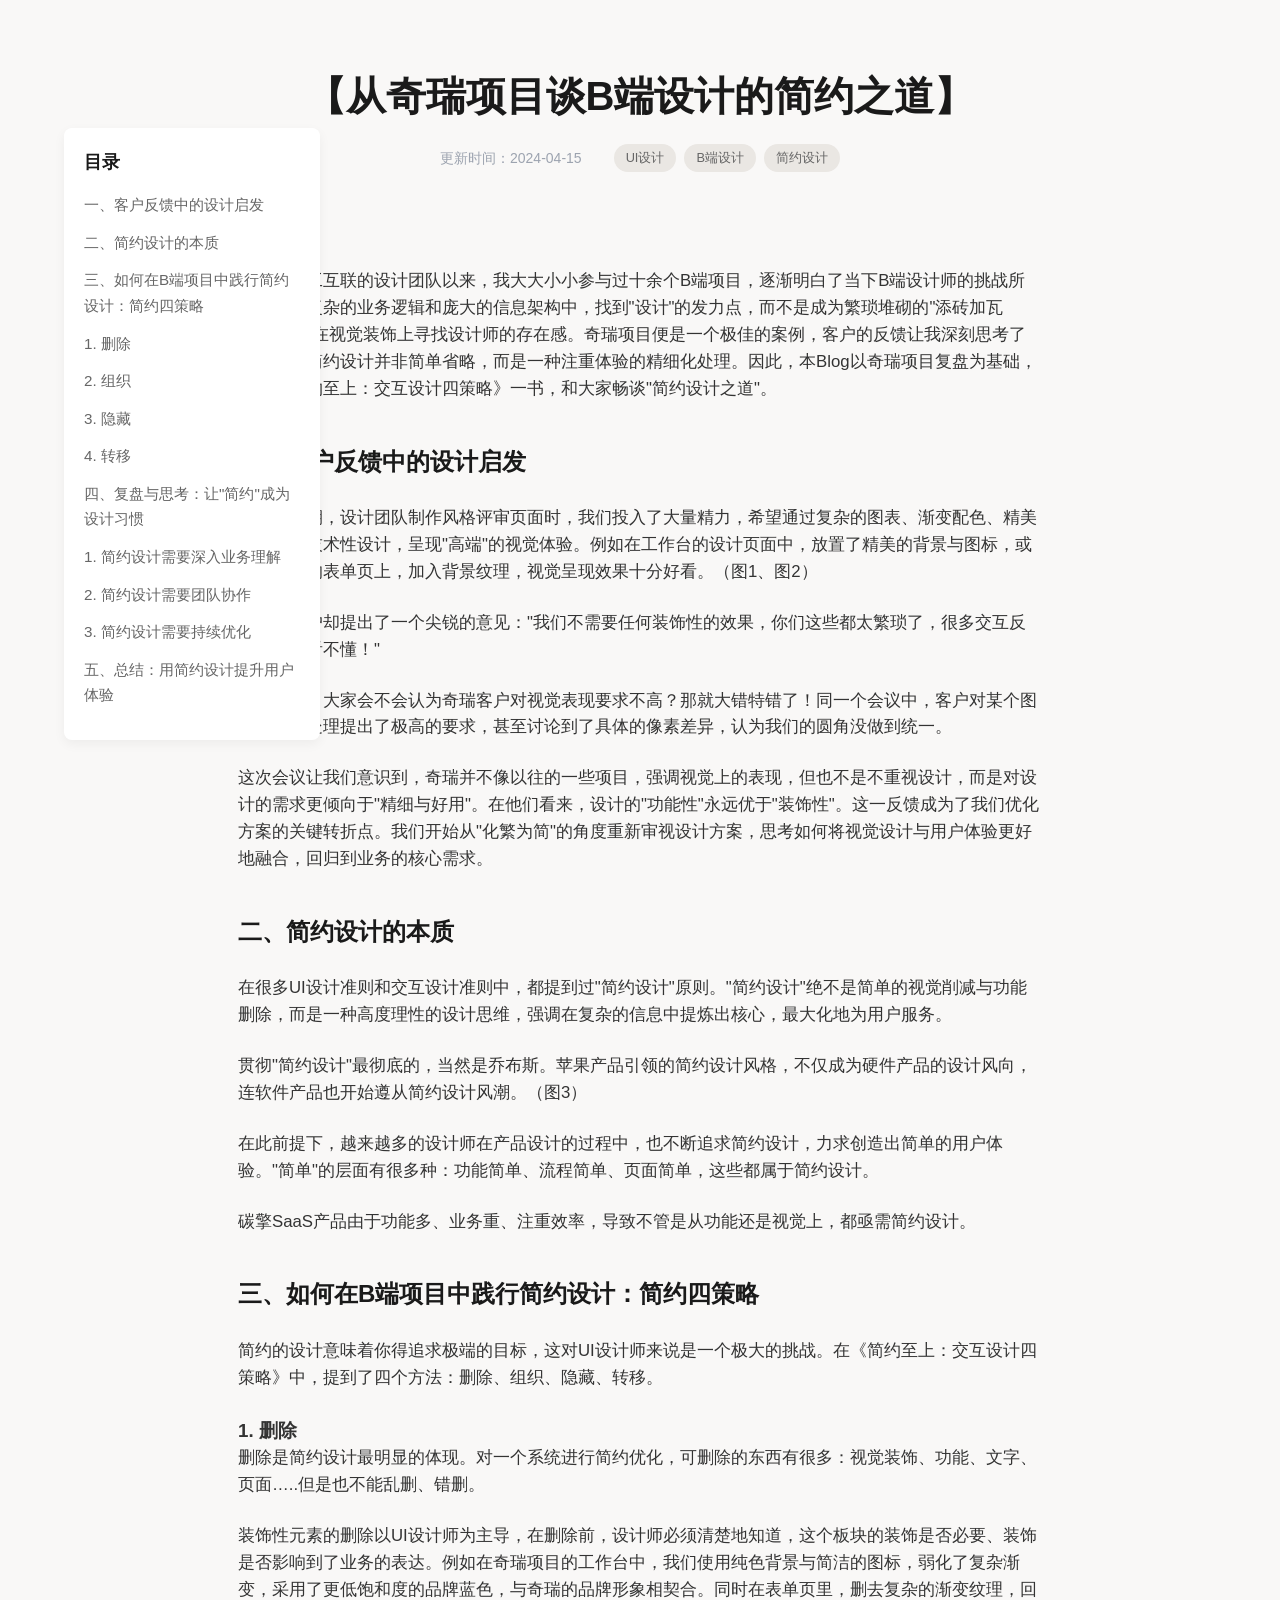
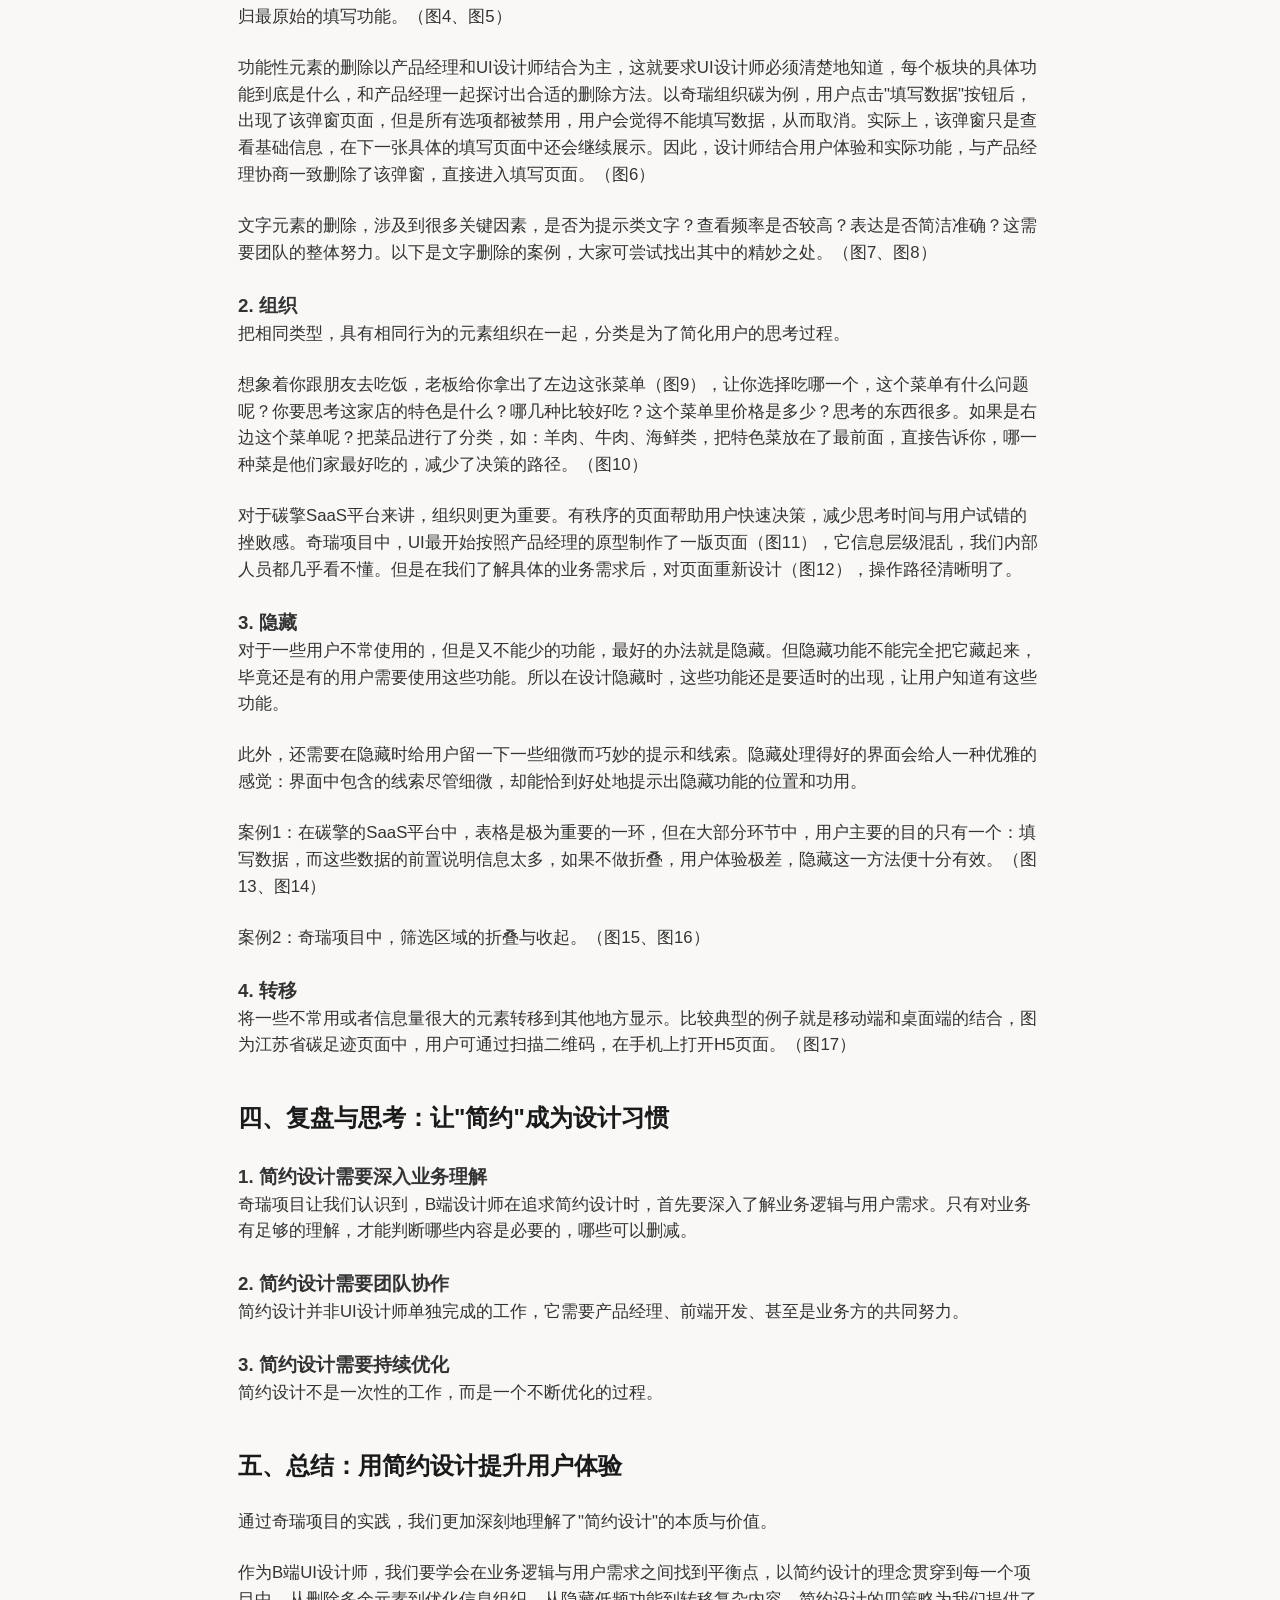
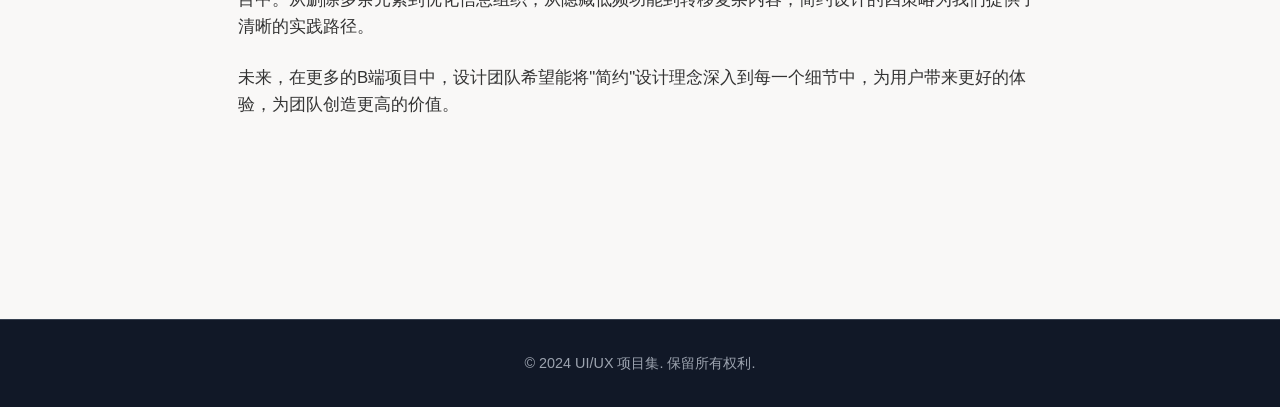
==== blog1.html @ 7c61f900 "04-21" ====
<!DOCTYPE html>
<html lang="zh-CN">
<head>
    <meta charset="UTF-8">
    <meta name="viewport" content="width=device-width, initial-scale=1.0">
    <title>【从奇瑞项目谈B端设计的简约之道】 - 博文详情</title>
    <link rel="stylesheet" href="css/styles.css">
    <style>
        /* 整体页面样式 */
        body {
            background-color: #f9f8f7;
            font-family: -apple-system, BlinkMacSystemFont, 'Segoe UI', Roboto, Oxygen, Ubuntu, Cantarell, sans-serif;
            line-height: 1.6;
            color: #333;
            margin: 0;
            padding: 0;
            user-select: text;
            cursor: auto;
        }
        
        /* 确保所有元素都允许文本选择 */
        * {
            user-select: text;
            cursor: auto;
        }
        
        /* 手机端导航栏 */
        .mobile-nav {
            display: none;
            position: fixed;
            top: 0;
            left: 0;
            right: 0;
            background-color: white;
            height: 48px;
            padding: 0 1rem;
            box-shadow: 0 2px 10px rgba(0, 0, 0, 0.1);
            z-index: 100;
            flex-direction: row;
            justify-content: space-between;
            align-items: center;
        }
        
        .mobile-nav .back-btn {
            text-decoration: none;
            color: #333;
            font-weight: 500;
            padding: 0;
            margin:0;
        }
        
        .mobile-nav .toc-btn {
            background: none;
            border: none;
            font-size: 1rem;
            font-weight: 500;
            color: #333;
            cursor: pointer;
        }
        
        /* 手机端目录弹窗 */
        .mobile-toc {
            display: none;
            position: fixed;
            top: 0;
            left: 0;
            right: 0;
            bottom: 0;
            background-color: white;
            z-index: 110;
            padding: 2rem;
            overflow-y: auto;
        }
        
        .mobile-toc .toc-header {
            display: flex;
            justify-content: space-between;
            align-items: center;
            margin-bottom: 2rem;
        }
        
        .mobile-toc .toc-header h3 {
            margin: 0;
        }
        
        .mobile-toc .close-btn {
            background: none;
            border: none;
            font-size: 1.5rem;
            cursor: pointer;
        }
        
        .mobile-toc ul {
            list-style: none;
            padding: 0;
        }
        
        .mobile-toc li {
            margin-bottom: 1rem;
        }
        
        .mobile-toc a {
            text-decoration: none;
            color: #333;
            font-size: 1rem;
        }
        
        /* 调整页面顶部间距以适应手机端导航栏 */
        @media (max-width: 768px) {
            .mobile-nav {
                display: flex;
            }
            
            .blog-detail-container {
                padding-top: 4rem;
            }
        }
        
        /* 容器样式 */
        .blog-detail-container {
            max-width: 1200px;
            margin: 0 auto;
            padding: 4rem 2rem;
            display: flex;
            flex-direction: column;
            align-items: center;
        }
        
        /* 标题和元信息 */
        .blog-header {
            text-align: center;
            margin-bottom: 1rem;
            max-width: 800px;
        }
        
        .blog-title {
            font-size: 2.5rem;
            font-weight: 700;
            margin-bottom: 1rem;
            color: #1a1a1a;
        }
        
        .blog-meta {
            display: flex;
            justify-content: center;
            align-items: center;
            gap: 2rem;
            font-size: 0.9rem;
            color: #666;
            margin-bottom: 2rem;
        }
        
        .blog-date {
            display: flex;
            align-items: center;
        }
        
        .blog-tags {
            display: flex;
            gap: 0.5rem;
        }
        
        .tag {
            background-color: #eae7e3;
            padding: 0.25rem 0.75rem;
            border-radius: 1rem;
            font-size: 0.8rem;
        }
        
        /* 主要内容区域 */
        .blog-content-wrapper {
            position: relative;
            width: 100%;
            max-width: 900px;
        }
        
        /* 文章内容 */
        .blog-content {
            width: 100%;
            max-width: 1000px;
            margin: 0 auto;
            padding: 3rem;
            border-radius: 8px;
        }
        
        .blog-content h2 {
            font-size: 1.5rem;
            font-weight: 600;
            margin-top: 2.5rem;
            margin-bottom: 1.5rem;
            color: #1a1a1a;
        }
        
        .blog-content h2:first-child {
            margin-top: 0;
        }
        
        .blog-content p {
            margin-bottom: 1.5rem;
            font-size: 1.05rem;
        }
        
        /* 目录 */
        .blog-toc {
            position: fixed;
            top: 8rem;
            left: 5%;
            width: 16rem;
            background-color: white;
            padding: 20px;
            border-radius: 8px;
            box-shadow: 0 4px 12px rgba(0, 0, 0, 0.05);
            z-index: 10;
        }
        
        .blog-toc h3 {
            font-size: 1.1rem;
            font-weight: 600;
            margin-bottom: 1rem;
            color: #1a1a1a;
        }
        
        .blog-toc ul {
            list-style: none;
            padding: 0;
        }
        
        .blog-toc li {
            margin-bottom: 0.75rem;
        }
        
        .blog-toc a {
            text-decoration: none;
            color: #666;
            font-size: 0.95rem;
            transition: color 0.2s ease;
        }
        
        .blog-toc a:hover {
            color: #333;
        }
        
        /* 页脚 */
        .footer {
            margin-top: 4rem;
            padding: 2rem 0;
            text-align: center;
            color: #666;
            font-size: 0.9rem;
        }
        
        /* 响应式设计 */
        @media (max-width: 1024px) {
            .blog-toc {
                position: static;
                width: 100%;
                max-width: 800px;
                margin: 0 auto 2rem;
            }
        }
        
        @media (max-width: 768px) {
            .blog-detail-container {
                padding: 2rem 1rem;
            }
            
            .blog-title {
                font-size: 2rem;
            }
            
            .blog-meta {
                flex-direction: column;
                gap: 0.5rem;
                align-items: center;
            }
            
            .blog-content {
                padding: 2rem;
            }
            
            .blog-toc {
                padding: 1.5rem;
            }
        }
    </style>
</head>
<body>
    <!-- 手机端导航栏 -->
    <div class="mobile-nav">
        <a href="index.html#blog" class="back-btn">← 返回</a>
        <button class="toc-btn">目录</button>
    </div>
    
    <!-- 手机端目录弹窗 -->
    <div class="mobile-toc">
        <div class="toc-header">
            <h3>目录</h3>
            <button class="close-btn">×</button>
        </div>
        <ul>
            <li><a href="#feedback">一、客户反馈中的设计启发</a></li>
            <li><a href="#essence">二、简约设计的本质</a></li>
            <li><a href="#strategy">三、如何在B端项目中践行简约设计：简约四策略</a></li>
            <li><a href="#delete">1. 删除</a></li>
            <li><a href="#organize">2. 组织</a></li>
            <li><a href="#hide">3. 隐藏</a></li>
            <li><a href="#transfer">4. 转移</a></li>
            <li><a href="#review">四、复盘与思考：让"简约"成为设计习惯</a></li>
            <li><a href="#business">1. 简约设计需要深入业务理解</a></li>
            <li><a href="#collaboration">2. 简约设计需要团队协作</a></li>
            <li><a href="#optimization">3. 简约设计需要持续优化</a></li>
            <li><a href="#conclusion">五、总结：用简约设计提升用户体验</a></li>
        </ul>
    </div>
    
    <!-- 博文详情 -->
    <div class="blog-detail-container">
        <div class="blog-header">
            <h1 class="blog-title">【从奇瑞项目谈B端设计的简约之道】</h1>
            <div class="blog-meta">
                <span class="blog-date">更新时间：2024-04-15</span>
                <span class="blog-tags">
                    <span class="tag">UI设计</span>
                    <span class="tag">B端设计</span>
                    <span class="tag">简约设计</span>
                </span>
            </div>
        </div>
        
        <div class="blog-content-wrapper">
            <div class="blog-content">
                <p>自进入擎工互联的设计团队以来，我大大小小参与过十余个B端项目，逐渐明白了当下B端设计师的挑战所在——在复杂的业务逻辑和庞大的信息架构中，找到"设计"的发力点，而不是成为繁琐堆砌的"添砖加瓦者"，过度在视觉装饰上寻找设计师的存在感。奇瑞项目便是一个极佳的案例，客户的反馈让我深刻思考了一件事：简约设计并非简单省略，而是一种注重体验的精细化处理。因此，本Blog以奇瑞项目复盘为基础，结合《简约至上：交互设计四策略》一书，和大家畅谈"简约设计之道"。</p>
                
                <h2 id="feedback">一、客户反馈中的设计启发</h2>
                <p>在项目初期，设计团队制作风格评审页面时，我们投入了大量精力，希望通过复杂的图表、渐变配色、精美的图标等技术性设计，呈现"高端"的视觉体验。例如在工作台的设计页面中，放置了精美的背景与图标，或者在简单的表单页上，加入背景纹理，视觉呈现效果十分好看。（图1、图2）</p>
                <p>然而，客户却提出了一个尖锐的意见："我们不需要任何装饰性的效果，你们这些都太繁琐了，很多交互反而我们都看不懂！"</p>
                <p>听到这里，大家会不会认为奇瑞客户对视觉表现要求不高？那就大错特错了！同一个会议中，客户对某个图标的圆角处理提出了极高的要求，甚至讨论到了具体的像素差异，认为我们的圆角没做到统一。</p>
                <p>这次会议让我们意识到，奇瑞并不像以往的一些项目，强调视觉上的表现，但也不是不重视设计，而是对设计的需求更倾向于"精细与好用"。在他们看来，设计的"功能性"永远优于"装饰性"。这一反馈成为了我们优化方案的关键转折点。我们开始从"化繁为简"的角度重新审视设计方案，思考如何将视觉设计与用户体验更好地融合，回归到业务的核心需求。</p>
                
                <h2 id="essence">二、简约设计的本质</h2>
                <p>在很多UI设计准则和交互设计准则中，都提到过"简约设计"原则。"简约设计"绝不是简单的视觉削减与功能删除，而是一种高度理性的设计思维，强调在复杂的信息中提炼出核心，最大化地为用户服务。</p>
                <p>贯彻"简约设计"最彻底的，当然是乔布斯。苹果产品引领的简约设计风格，不仅成为硬件产品的设计风向，连软件产品也开始遵从简约设计风潮。（图3）</p>
                <p>在此前提下，越来越多的设计师在产品设计的过程中，也不断追求简约设计，力求创造出简单的用户体验。"简单"的层面有很多种：功能简单、流程简单、页面简单，这些都属于简约设计。</p>
                <p>碳擎SaaS产品由于功能多、业务重、注重效率，导致不管是从功能还是视觉上，都亟需简约设计。</p>
                
                <h2 id="strategy">三、如何在B端项目中践行简约设计：简约四策略</h2>
                <p>简约的设计意味着你得追求极端的目标，这对UI设计师来说是一个极大的挑战。在《简约至上：交互设计四策略》中，提到了四个方法：删除、组织、隐藏、转移。</p>
                
                <h3 id="delete">1. 删除</h3>
                <p>删除是简约设计最明显的体现。对一个系统进行简约优化，可删除的东西有很多：视觉装饰、功能、文字、页面…..但是也不能乱删、错删。</p>
                <p>装饰性元素的删除以UI设计师为主导，在删除前，设计师必须清楚地知道，这个板块的装饰是否必要、装饰是否影响到了业务的表达。例如在奇瑞项目的工作台中，我们使用纯色背景与简洁的图标，弱化了复杂渐变，采用了更低饱和度的品牌蓝色，与奇瑞的品牌形象相契合。同时在表单页里，删去复杂的渐变纹理，回归最原始的填写功能。（图4、图5）</p>
                <p>功能性元素的删除以产品经理和UI设计师结合为主，这就要求UI设计师必须清楚地知道，每个板块的具体功能到底是什么，和产品经理一起探讨出合适的删除方法。以奇瑞组织碳为例，用户点击"填写数据"按钮后，出现了该弹窗页面，但是所有选项都被禁用，用户会觉得不能填写数据，从而取消。实际上，该弹窗只是查看基础信息，在下一张具体的填写页面中还会继续展示。因此，设计师结合用户体验和实际功能，与产品经理协商一致删除了该弹窗，直接进入填写页面。（图6）</p>
                <p>文字元素的删除，涉及到很多关键因素，是否为提示类文字？查看频率是否较高？表达是否简洁准确？这需要团队的整体努力。以下是文字删除的案例，大家可尝试找出其中的精妙之处。（图7、图8）</p>
                
                <h3 id="organize">2. 组织</h3>
                <p>把相同类型，具有相同行为的元素组织在一起，分类是为了简化用户的思考过程。</p>
                <p>想象着你跟朋友去吃饭，老板给你拿出了左边这张菜单（图9），让你选择吃哪一个，这个菜单有什么问题呢？你要思考这家店的特色是什么？哪几种比较好吃？这个菜单里价格是多少？思考的东西很多。如果是右边这个菜单呢？把菜品进行了分类，如：羊肉、牛肉、海鲜类，把特色菜放在了最前面，直接告诉你，哪一种菜是他们家最好吃的，减少了决策的路径。（图10）</p>
                <p>对于碳擎SaaS平台来讲，组织则更为重要。有秩序的页面帮助用户快速决策，减少思考时间与用户试错的挫败感。奇瑞项目中，UI最开始按照产品经理的原型制作了一版页面（图11），它信息层级混乱，我们内部人员都几乎看不懂。但是在我们了解具体的业务需求后，对页面重新设计（图12），操作路径清晰明了。</p>
                
                <h3 id="hide">3. 隐藏</h3>
                <p>对于一些用户不常使用的，但是又不能少的功能，最好的办法就是隐藏。但隐藏功能不能完全把它藏起来，毕竟还是有的用户需要使用这些功能。所以在设计隐藏时，这些功能还是要适时的出现，让用户知道有这些功能。</p>
                <p>此外，还需要在隐藏时给用户留一下一些细微而巧妙的提示和线索。隐藏处理得好的界面会给人一种优雅的感觉：界面中包含的线索尽管细微，却能恰到好处地提示出隐藏功能的位置和功用。</p>
                <p>案例1：在碳擎的SaaS平台中，表格是极为重要的一环，但在大部分环节中，用户主要的目的只有一个：填写数据，而这些数据的前置说明信息太多，如果不做折叠，用户体验极差，隐藏这一方法便十分有效。（图13、图14）</p>
                <p>案例2：奇瑞项目中，筛选区域的折叠与收起。（图15、图16）</p>
                
                <h3 id="transfer">4. 转移</h3>
                <p>将一些不常用或者信息量很大的元素转移到其他地方显示。比较典型的例子就是移动端和桌面端的结合，图为江苏省碳足迹页面中，用户可通过扫描二维码，在手机上打开H5页面。（图17）</p>
                
                <h2 id="review">四、复盘与思考：让"简约"成为设计习惯</h2>
                <h3 id="business">1. 简约设计需要深入业务理解</h3>
                <p>奇瑞项目让我们认识到，B端设计师在追求简约设计时，首先要深入了解业务逻辑与用户需求。只有对业务有足够的理解，才能判断哪些内容是必要的，哪些可以删减。</p>
                
                <h3 id="collaboration">2. 简约设计需要团队协作</h3>
                <p>简约设计并非UI设计师单独完成的工作，它需要产品经理、前端开发、甚至是业务方的共同努力。</p>
                
                <h3 id="optimization">3. 简约设计需要持续优化</h3>
                <p>简约设计不是一次性的工作，而是一个不断优化的过程。</p>
                
                <h2 id="conclusion">五、总结：用简约设计提升用户体验</h2>
                <p>通过奇瑞项目的实践，我们更加深刻地理解了"简约设计"的本质与价值。</p>
                <p>作为B端UI设计师，我们要学会在业务逻辑与用户需求之间找到平衡点，以简约设计的理念贯穿到每一个项目中。从删除多余元素到优化信息组织，从隐藏低频功能到转移复杂内容，简约设计的四策略为我们提供了清晰的实践路径。</p>
                <p>未来，在更多的B端项目中，设计团队希望能将"简约"设计理念深入到每一个细节中，为用户带来更好的体验，为团队创造更高的价值。</p>
            </div>
            
            <div class="blog-toc">
                <h3>目录</h3>
                <ul>
                    <li><a href="#feedback">一、客户反馈中的设计启发</a></li>
                    <li><a href="#essence">二、简约设计的本质</a></li>
                    <li><a href="#strategy">三、如何在B端项目中践行简约设计：简约四策略</a></li>
                    <li><a href="#delete">1. 删除</a></li>
                    <li><a href="#organize">2. 组织</a></li>
                    <li><a href="#hide">3. 隐藏</a></li>
                    <li><a href="#transfer">4. 转移</a></li>
                    <li><a href="#review">四、复盘与思考：让"简约"成为设计习惯</a></li>
                    <li><a href="#business">1. 简约设计需要深入业务理解</a></li>
                    <li><a href="#collaboration">2. 简约设计需要团队协作</a></li>
                    <li><a href="#optimization">3. 简约设计需要持续优化</a></li>
                    <li><a href="#conclusion">五、总结：用简约设计提升用户体验</a></li>
                </ul>
            </div>
        </div>
    </div>

    <!-- 页脚 -->
    <footer class="footer">
        <div class="footer-container">
            <p>&copy; 2024 UI/UX 项目集. 保留所有权利.</p>
        </div>
    </footer>

    <script>
        // 目录联动功能
        document.addEventListener('DOMContentLoaded', function() {
            const tocLinks = document.querySelectorAll('.blog-toc a, .mobile-toc a');
            const sections = document.querySelectorAll('.blog-content h2, .blog-content h3');
            const mobileToc = document.querySelector('.mobile-toc');
            const tocBtn = document.querySelector('.toc-btn');
            const closeBtn = document.querySelector('.close-btn');
            
            // 点击目录项跳转到对应章节
            tocLinks.forEach(link => {
                link.addEventListener('click', function(e) {
                    e.preventDefault();
                    const targetId = this.getAttribute('href');
                    const targetSection = document.querySelector(targetId);
                    
                    if (targetSection) {
                        window.scrollTo({
                            top: targetSection.offsetTop - 100,
                            behavior: 'smooth'
                        });
                        
                        // 关闭手机端目录弹窗
                        mobileToc.style.display = 'none';
                    }
                });
            });
            
            // 滚动时更新目录高亮
            window.addEventListener('scroll', function() {
                let currentSection = '';
                
                sections.forEach(section => {
                    const sectionTop = section.offsetTop;
                    if (window.pageYOffset >= sectionTop - 150) {
                        currentSection = '#' + section.getAttribute('id');
                    }
                });
                
                tocLinks.forEach(link => {
                    link.style.color = '';
                    link.style.fontWeight = '';
                    
                    if (link.getAttribute('href') === currentSection) {
                        link.style.color = '#1a1a1a';
                        link.style.fontWeight = '600';
                    }
                });
            });
            
            // 手机端目录控制
            if (tocBtn && closeBtn && mobileToc) {
                tocBtn.addEventListener('click', function() {
                    mobileToc.style.display = 'block';
                });
                
                closeBtn.addEventListener('click', function() {
                    mobileToc.style.display = 'none';
                });
                
                // 点击目录项后关闭弹窗
                const mobileTocLinks = document.querySelectorAll('.mobile-toc a');
                mobileTocLinks.forEach(link => {
                    link.addEventListener('click', function() {
                        mobileToc.style.display = 'none';
                    });
                });
            }
            
            // 初始化时触发一次滚动事件
            window.dispatchEvent(new Event('scroll'));
        });
    </script>
</body>
</html>
---- css/styles.css ----
* {
    margin: 0;
    padding: 0;
    box-sizing: border-box;
    user-select: none;
}

:root {
    --primary-color: #6366f1;
    --secondary-color: #4f46e5;
    --text-color: #e5e7eb;
    --bg-color: #111827;
    --card-bg: #1f2937;
    --border-color: #374151;
}

body {
    font-family: 'Inter', -apple-system, BlinkMacSystemFont, 'Segoe UI', Roboto, sans-serif;
    background-color: var(--bg-color);
    color: var(--text-color);
    line-height: 1.6;
    overflow-x: hidden;
}

.navbar {
    position: fixed;
    top: 0;
    left: 0;
    right: 0;
    z-index: 1000;
    background: rgba(17, 24, 39, 0.6);
    backdrop-filter: blur(15px);
    -webkit-backdrop-filter: blur(15px);
    padding: 1rem 2rem;
    border-bottom: 1px solid rgba(55, 65, 81, 0.5);
    box-shadow: 0 4px 30px rgba(0, 0, 0, 0.1);
}

.nav-container {
    display: flex;
    justify-content: space-between;
    align-items: center;
    max-width: 1200px;
    margin: 0 auto;
}

.logo {
    font-size: 1.5rem;
    font-weight: 700;
    color: var(--text-color);
    text-decoration: none;
}

.nav-links {
    display: flex;
    gap: 2rem;
    list-style: none;
}

.nav-links a {
    color: var(--text-color);
    text-decoration: none;
    font-weight: 500;
    transition: color 0.3s ease;
}

.nav-links a:hover {
    color: var(--primary-color);
}

.nav-tab.active {
    color: var(--primary-color);
    font-weight: 600;
}

.module {
    opacity: 0;
    transition: opacity 0.3s ease;
}

.module.active {
    opacity: 1;
}

.module.hidden {
    display: none;
}

.hero {
    height: 100vh;
    position: relative;
    display: flex;
    align-items: center;
    overflow: hidden;
    width: 100%;
    min-width: 100vw;
}

.hero-bg {
    position: absolute;
    top: 0;
    left: 0;
    width: 100vw;
    object-fit: cover;
    object-position: center;
    z-index: -1;
    min-width: 100%;
}

/* 底部导航栏（仅在手机上显示） */
.bottom-nav {
    display: none;
    position: fixed;
    bottom: 0;
    left: 0;
    right: 0;
    background: rgba(17, 24, 39, 0.95);
    backdrop-filter: blur(15px);
    -webkit-backdrop-filter: blur(15px);
    border-top: 1px solid rgba(55, 65, 81, 0.5);
    z-index: 999;
    height: 60px;
}

.bottom-nav-container {
    display: flex;
    justify-content: space-around;
    align-items: center;
    height: 100%;
}

.bottom-nav-item {
    display: flex;
    flex-direction: column;
    align-items: center;
    justify-content: center;
    flex: 1;
    color: var(--text-color);
    text-decoration: none;
    font-size: 12px;
    transition: color 0.3s ease;
}

.bottom-nav-icon {
    display: flex;
    align-items: center;
    justify-content: center;
    margin-bottom: 4px;
}

.bottom-nav-icon svg {
    width: 20px;
    height: 20px;
}

.bottom-nav-item.active {
    color: var(--primary-color);
}

/* 响应式布局 */
@media (max-width: 768px) {
    .bottom-nav {
        display: block;
    }
    
    /* 为底部导航栏留出空间 */
    .footer {
        margin-bottom: 60px;
    }
}

/* 大屏幕隐藏底部导航 */
@media (min-width: 769px) {
    .bottom-nav {
        display: none !important;
    }
}

.hero-content {
    max-width: 1200px;
    margin: 0 auto;
    padding: 0;
    width: 100%;
}

.hero-text {
    max-width: 500px;
    animation: fadeInUp 1s ease-out;
}

.hero h1 {
    font-size: 3.5rem;
    font-weight: 700;
    margin-bottom: 1rem;
    line-height: 1.2;
}

.hero p {
    font-size: 1.25rem;
    color: #9ca3af;
    margin-bottom: 2rem;
}

.btn {
    display: inline-block;
    padding: 0.75rem 1.5rem;
    background-color: var(--primary-color);
    color: white;
    text-decoration: none;
    border-radius: 0.5rem;
    font-weight: 500;
    transition: all 0.3s ease;
}

.btn:hover {
    background-color: var(--secondary-color);
    transform: translateY(-2px);
}

.scroll-indicator {
    position: absolute;
    bottom: 2rem;
    left: 50%;
    transform: translateX(-50%);
    animation: bounce 2s infinite;
}

.scroll-icon {
    width: 30px;
    height: 50px;
    border: 2px solid var(--text-color);
    border-radius: 25px;
    position: relative;
}

.scroll-icon::after {
    content: '';
    position: absolute;
    top: 10px;
    left: 50%;
    transform: translateX(-50%);
    width: 4px;
    height: 10px;
    background-color: var(--text-color);
    border-radius: 2px;
    animation: scrollDown 2s infinite;
}

.projects {
    padding: 8rem 0;
    max-width: 1200px;
    margin: 0 auto;
}

.featured-projects {
    padding: 8rem 0;
    max-width: 1200px;
    margin: 0 auto;
}

.featured-title {
    font-size: 2.5rem;
    font-weight: 700;
    text-align: center;
    margin-bottom: 4rem;
    position: relative;
}

.featured-title::after {
    content: '';
    position: absolute;
    bottom: -10px;
    left: 50%;
    transform: translateX(-50%);
    width: 100px;
    height: 4px;
    background-color: var(--primary-color);
    border-radius: 2px;
}

.featured-grid {
    display: grid;
    grid-template-columns: repeat(3, 1fr);
    gap: 2rem;
    max-width: 1200px;
    margin: 0 auto;
}

/* 响应式布局 */
@media (max-width: 768px) {
    .featured-grid,
    .projects-grid {
        grid-template-columns: 1fr;
        gap: 1.5rem;
        padding: 0 1rem;
    }
    
    .featured-title {
        font-size: 2rem;
    }
    
    .featured-projects {
        padding: 4rem 0;
    }
}

@media (min-width: 769px) and (max-width: 1024px) {
    .featured-grid,
    .projects-grid {
        grid-template-columns: repeat(2, 1fr);
    }
}

.featured-card {
    background-color: var(--card-bg);
    border-radius: 1rem;
    overflow: hidden;
    transition: transform 0.3s ease, box-shadow 0.3s ease;
    border: 1px solid var(--border-color);
    cursor: pointer;
    opacity: 0;
    transform: translateY(30px);
    transition: opacity 0.6s ease, transform 0.6s ease;
}

.featured-card.animate {
    opacity: 1;
    transform: translateY(0);
}

.featured-card:hover {
    box-shadow: 0 10px 25px rgba(0, 0, 0, 0.3);
}

.featured-img {
    width: 100%;
    height: 200px;
    object-fit: cover;
    transition: transform 0.3s ease;
}

.featured-card:hover .featured-img {
    transform: scale(1.05);
}

.featured-content {
    padding: 1.5rem;
}

.featured-content .featured-title {
    font-size: 1.25rem;
    font-weight: 600;
    margin-bottom: 0.5rem;
    text-align: left;
    margin-bottom: 1rem;
}

.featured-content .featured-title::after {
    display: none;
}

.featured-tags {
    display: flex;
    flex-wrap: wrap;
    gap: 0.5rem;
    margin-bottom: 1rem;
}

.featured-tag {
    padding: 0.25rem 0.75rem;
    background-color: var(--primary-color);
    color: white;
    border-radius: 1rem;
    font-size: 0.875rem;
    font-weight: 500;
}

.featured-description {
    color: #9ca3af;
    margin-top: 12px;
    line-height: 22px;
}

.project-tabs {
    display: flex;
    justify-content: center;
    gap: 1rem;
    margin-bottom: 3rem;
    flex-wrap: wrap;
}

.tab-btn {
    padding: 0.75rem 2rem;
    background-color: var(--card-bg);
    border: 1px solid var(--border-color);
    color: rgba(255, 255, 255, 0.6);
    border-radius: 0.5rem;
    cursor: pointer;
    transition: all 0.3s ease;
}

.tab-btn:hover {
    background-color: var(--primary-color);
    color: white;
}

.tab-btn.active {
    background-color: var(--primary-color);
    color: white;
}

.section-title {
    font-size: 2.5rem;
    font-weight: 700;
    text-align: center;
    margin-bottom: 4rem;
    position: relative;
}

.section-title::after {
    content: '';
    position: absolute;
    bottom: -10px;
    left: 50%;
    transform: translateX(-50%);
    width: 100px;
    height: 4px;
    background-color: var(--primary-color);
    border-radius: 2px;
}

.tab-nav {
    display: flex;
    justify-content: center;
    gap: 1rem;
    margin-bottom: 3rem;
    flex-wrap: wrap;
}

.tab-btn {
    padding: 0.75rem 1.5rem;
    background-color: var(--card-bg);
    border: 1px solid var(--border-color);
    color: var(--text-color);
    border-radius: 0.5rem;
    cursor: pointer;
    transition: all 0.3s ease;
}

.tab-btn.active {
    background-color: var(--primary-color);
    border-color: var(--primary-color);
}

.tab-btn:hover {
    background-color: #374151;
}

.projects-grid {
    display: grid;
    grid-template-columns: repeat(3, 1fr);
    gap: 2rem;
    max-width: 1200px;
    margin: 0 auto;
}

.projects-grid:has(.empty-state) {
    grid-template-columns: 1fr;
    min-height: 400px;
}

.projects-grid:has(.empty-state) .empty-state {
    grid-column: 1 / -1;
    min-height: 400px;
    width: 100%;
    display: flex;
    align-items: center;
    justify-content: center;
}

.empty-state-image {
    max-width: 100%;
    max-height: 300px;
    object-fit: contain;
    opacity: 0.6;
}

.project-card {
    background-color: var(--card-bg);
    border-radius: 1rem;
    overflow: hidden;
    transition: transform 0.3s ease, box-shadow 0.3s ease;
    border: 1px solid var(--border-color);
    cursor: pointer;
    opacity: 0;
    transform: translateY(30px);
    transition: opacity 0.6s ease, transform 0.6s ease;
}

.project-card.animate {
    opacity: 1;
    transform: translateY(0);
}

.project-card:hover {
    box-shadow: 0 10px 25px rgba(0, 0, 0, 0.3);
}

.project-img {
    width: 100%;
    height: 200px;
    object-fit: cover;
    transition: transform 0.3s ease;
}

.project-card:hover .project-img {
    transform: scale(1.05);
}

.project-content {
    padding: 1.5rem;
}

.project-title {
    font-size: 1.25rem;
    font-weight: 600;
    margin-bottom: 0.5rem;
}

.project-description {
    color: #9ca3af;
    margin-top: 12px;
    line-height: 22px;
}

.project-card,
.featured-card {
    position: relative;
}

.coming-soon-overlay {
    position: absolute;
    top: 0;
    left: 0;
    right: 0;
    bottom: 0;
    background-color: rgba(0, 0, 0, 0.5);
    display: flex;
    align-items: center;
    justify-content: center;
    z-index: 10;
}

.project-card:hover .coming-soon-overlay,
.featured-card:hover .coming-soon-overlay {
    cursor: not-allowed;
}

.project-card:not(.has-overlay):hover,
.featured-card:not(.has-overlay):hover {
    cursor: pointer;
}

.has-overlay {
    cursor: default;
}

.coming-soon-text {
    color: #ffffff;
    font-size: 1.25rem;
    font-weight: normal;
    text-align: center;
    opacity: 0;
    transition: opacity 0.3s ease;
}

.project-card:hover .coming-soon-text,
.featured-card:hover .coming-soon-text {
    opacity: 1;
}

.blog {
    padding: 8rem 2rem;
    background-color: #1f2937;
}

.blog-container {
    max-width: 1200px;
    margin: 0 auto;
}

.blog-list {
    display: flex;
    flex-direction: column;
    gap: 1.5rem;
}

.blog-item {
    background-color: var(--bg-color);
    border-radius: 0.75rem;
    padding: 1.5rem;
    border: 1px solid var(--border-color);
    transition: background-color 0.3s ease, border-color 0.3s ease;
    cursor: pointer;
}

.blog-item:hover {
    background-color: #1f2937;
    border-color: var(--primary-color);
}

.blog-meta {
    display: flex;
    justify-content: space-between;
    align-items: center;
    margin-bottom: 1rem;
    flex-wrap: wrap;
    gap: 1rem;
}

.blog-date {
    color: #9ca3af;
    font-size: 0.875rem;
}

.blog-tags {
    display: flex;
    gap: 0.5rem;
    flex-wrap: wrap;
}

.blog-tag {
    padding: 0.25rem 0.75rem;
    background-color: #374151;
    border-radius: 9999px;
    font-size: 0.75rem;
    color: #d1d5db;
}

/* 博文详情模块样式 */
.blog-detail {
    padding: 8rem 2rem;
    background-color: #f9f8f7;
    color: #333;
}

.blog-detail-container {
    max-width: 1200px;
    margin: 0 auto;
}

.blog-detail-header {
    margin-bottom: 4rem;
}

.back-btn {
    background: none;
    border: none;
    font-size: 1rem;
    color: #6366f1;
    cursor: pointer;
    padding: 0.5rem 1rem;
    border-radius: 0.5rem;
    transition: background-color 0.3s ease;
    margin-bottom: 2rem;
}

.back-btn:hover {
    background-color: rgba(99, 102, 241, 0.1);
}

.blog-detail-title {
    font-size: 2.5rem;
    font-weight: 700;
    margin-bottom: 1rem;
    color: #111827;
}

.blog-detail-meta {
    display: flex;
    justify-content: space-between;
    align-items: center;
    flex-wrap: wrap;
    gap: 1rem;
    margin-bottom: 2rem;
}

.blog-detail-date {
    color: #6b7280;
    font-size: 0.875rem;
}

.blog-detail-tags {
    display: flex;
    gap: 0.5rem;
    flex-wrap: wrap;
}

.blog-detail-tag {
    padding: 0.25rem 0.75rem;
    background-color: #e5e7eb;
    border-radius: 9999px;
    font-size: 0.75rem;
    color: #374151;
}

.blog-detail-content {
    display: grid;
    grid-template-columns: 250px 1fr;
    gap: 4rem;
}

.blog-detail-sidebar {
    position: sticky;
    top: 100px;
    height: fit-content;
}

.blog-detail-nav {
    background-color: #ffffff;
    border-radius: 0.75rem;
    padding: 1.5rem;
    box-shadow: 0 4px 6px -1px rgba(0, 0, 0, 0.1), 0 2px 4px -1px rgba(0, 0, 0, 0.06);
}

.blog-detail-nav h3 {
    font-size: 1.125rem;
    font-weight: 600;
    margin-bottom: 1rem;
    color: #111827;
}

.blog-detail-nav ul {
    list-style: none;
    display: flex;
    flex-direction: column;
    gap: 0.75rem;
}

.blog-detail-nav ul li a {
    color: #6b7280;
    text-decoration: none;
    font-size: 0.875rem;
    transition: color 0.3s ease;
    display: block;
    padding: 0.5rem 0;
}

.blog-detail-nav ul li a:hover {
    color: #6366f1;
}

.blog-detail-main {
    background-color: #ffffff;
    border-radius: 0.75rem;
    padding: 2.5rem;
    box-shadow: 0 4px 6px -1px rgba(0, 0, 0, 0.1), 0 2px 4px -1px rgba(0, 0, 0, 0.06);
}

.blog-section {
    margin-bottom: 3rem;
}

.blog-section h2 {
    font-size: 1.5rem;
    font-weight: 600;
    margin-bottom: 1.5rem;
    color: #111827;
    padding-bottom: 0.5rem;
    border-bottom: 1px solid #e5e7eb;
}

.blog-section p {
    margin-bottom: 1rem;
    line-height: 1.75;
    color: #374151;
}

.blog-conclusion {
    margin-top: 4rem;
    padding-top: 2rem;
    border-top: 2px solid #e5e7eb;
}

.blog-conclusion h2 {
    font-size: 1.5rem;
    font-weight: 600;
    margin-bottom: 1.5rem;
    color: #111827;
}

/* 响应式设计 */
@media (max-width: 768px) {
    .blog-detail {
        padding: 4rem 2rem;
    }
    
    .blog-detail-content {
        grid-template-columns: 1fr;
        gap: 2rem;
    }
    
    .blog-detail-sidebar {
        position: relative;
        top: 0;
    }
    
    .blog-detail-main {
        padding: 1.5rem;
    }
    
    .blog-detail-title {
        font-size: 2rem;
    }
}

@media (max-width: 480px) {
    .blog-detail {
        padding: 2rem 1rem;
    }
    
    .blog-detail-main {
        padding: 1rem;
    }
    
    .blog-detail-title {
        font-size: 1.75rem;
    }
}

.project-tags {
    display: flex;
    gap: 0.5rem;
    flex-wrap: wrap;
}

.project-tag {
    padding: 0.125rem 0.5rem;
    background-color: var(--primary-color);
    border-radius: 4px;
    font-size: 0.625rem;
    color: #ffffff;
}

.blog-title {
    font-size: 1.25rem;
    font-weight: 600;
    color: var(--text-color);
}

.about {
    padding: 0;
    margin: 0;
}

.about-empty-first-screen {
    height: calc(100vh - 64px);
    width: 100%;
    display: flex;
    align-items: top;
    overflow: hidden;
    margin-top: 64px;
    background-image: url('../images/about/first_bg.png');
    background-size: cover;
    background-position: center;
    background-repeat: no-repeat;
}

.about-photo {
    width: 550px;
    height: auto;
    margin-left: 0;
    object-fit: contain;
}

.about-text-content {
    margin-left: 120px;
    margin-top: 120px;
}

.about-text-content h1 {
    font-size: 48px;
    font-weight: bold;
}

.about-text-content h1 .highlight {
    color: var(--primary-color);
}

.about-text-content h1 .tag {
    display: inline-block;
    margin-left: 20px;
    padding: 8px 16px;
    font-size: 16px;
    font-weight: normal;
    color: white;
    border: 1px solid white;
    border-radius: 20px;
    vertical-align: middle;
}

.about-text-content h1 {
    margin-bottom: 60px;
}

.about-text-content h2 {
    font-size: 24px;
    font-weight: bold;
    color: var(--primary-color);
}

.info-grid {
    display: grid;
    grid-template-columns: repeat(3, 1fr);
    gap: 16px;
    margin-top: 16px;
    margin-bottom: 60px;
}

.info-item {
    font-size: 16px;
    color: white;
}

.info-label {
    margin-right: 16px;
}

.work-experience {
    margin-top: 16px;
}

.work-item {
    display: flex;
    gap: 80px;
    margin-bottom: 16px;
    font-size: 16px;
    color: white;
}

.work-content {
    font-size: 16px;
    color: white;
    line-height: 1.5;
}

.work-content-label {
    margin-right: 16px;
}

/* 关于我模块容器 */
.about-module {
    margin-bottom: 40px;
}

/* 掌握工具容器 */
.tools-container {
    margin-top: 16px;
    color: #333;
}

/* 工具网格布局 */
.tools-grid {
    display: grid;
    grid-template-columns: repeat(5, 1fr);
    gap: 40px;
}

/* 工具项目 */
.tool-item {
    display: flex;
    align-items: center;
    gap: 16px;
}

/* 工具图标 */
.tool-icon {
    width: 60px;
    height: 60px;
    background: white;
    border-radius: 12px;
    box-shadow: 0 2px 8px rgba(0, 0, 0, 0.05);
    transition: transform 0.4s ease;
    transform-origin: top left;
}

/* 工具图标hover效果 */
.tool-icon:hover {
    transform: rotate(-8deg);
}

/* 工具信息 */
.tool-info {
    flex: 1;
}

.tool-name {
    font-size: 16px;
    font-weight: 600;
    color: white;
    margin-bottom: 4px;
}

.tool-level {
    font-size: 14px;
    color: rgba(255, 255, 255, 0.6);
}

.about-content {
    display: grid;
    grid-template-columns: 1fr 1fr;
    gap: 4rem;
    align-items: start;
    max-width: 1200px;
    margin: 0 auto;
    padding: 8rem 0;
}

.about-text {
    font-size: 1.125rem;
    line-height: 1.8;
}

.about-text p {
    margin-bottom: 1.5rem;
}

.skills {
    margin-top: 3rem;
}

.skills h3 {
    font-size: 1.25rem;
    font-weight: 600;
    margin-bottom: 1rem;
}

.skill-list {
    display: flex;
    flex-wrap: wrap;
    gap: 0.75rem;
}

.skill-tag {
    padding: 0.5rem 1rem;
    background-color: var(--card-bg);
    border: 1px solid var(--border-color);
    border-radius: 9999px;
    font-size: 0.875rem;
}

.timeline {
    margin-top: 3rem;
}

.timeline-item {
    margin-bottom: 2rem;
    padding-left: 2rem;
    position: relative;
}

.timeline-item::before {
    content: '';
    position: absolute;
    left: 0;
    top: 0;
    width: 4px;
    height: 100%;
    background-color: var(--primary-color);
    border-radius: 2px;
}

.timeline-item::after {
    content: '';
    position: absolute;
    left: -6px;
    top: 8px;
    width: 16px;
    height: 16px;
    background-color: var(--primary-color);
    border-radius: 50%;
    border: 2px solid var(--bg-color);
}

.timeline-date {
    color: #9ca3af;
    font-size: 0.875rem;
    margin-bottom: 0.5rem;
}

.timeline-title {
    font-size: 1.125rem;
    font-weight: 600;
    margin-bottom: 0.5rem;
}

.timeline-description {
    color: #d1d5db;
}

.timeline-container-full {
    width: 100vw;
    height: 100vh;
    position: relative;
    overflow: hidden;
    margin: 0;
    padding: 0;
    margin-bottom: 4rem;
}

.video-background {
    position: absolute;
    top: 0;
    left: 0;
    width: 100vw;
    height: 100vh;
    z-index: 1;
    background: rgba(0, 17, 73, 0.2);
}

.video-background video {
    width: 100vw;
    height: 100vh;
    object-fit: cover;
    object-position: center;
    position: absolute;
    top: 0;
    left: 0;
    z-index: 0;
}

.ground-overlay {
    position: absolute;
    bottom: 0;
    left: 0;
    width: 100vw;
    z-index: 6;
    pointer-events: none;
}

.ground-overlay img {
    width: 100vw;
    height: auto;
    display: block;
}

.timeline-container {
    position: absolute;
    bottom: 40px;
    left: 50%;
    transform: translateX(-50%);
    z-index: 10;
    display: flex;
    align-items: center;
    gap: 80px;
}

.timeline-arrow {
    width: 30px;
    height: 30px;
    border: none;
    background: transparent;
    color: white;
    font-size: 24px;
    cursor: pointer;
    display: flex;
    align-items: center;
    justify-content: center;
    transition: all 0.3s ease;
    line-height: 1;
    padding: 0;
    margin-top: -20px;
    font-weight: 100;
}

.timeline-arrow:hover {
    color: rgba(255, 255, 255, 0.7);
    transform: scale(1.2);
}

.timeline-wrapper {
    width: 700px;
    position: relative;
}

.timeline-container-full .timeline {
    display: flex;
    align-items: center;
    justify-content: space-between;
    padding: 20px 0;
    position: relative;
}

.timeline-container-full .timeline-node {
    display: flex;
    flex-direction: column;
    align-items: center;
    cursor: pointer;
    transition: all 0.3s ease;
    position: relative;
    transform: translateY(-8px);
}

.timeline-container-full .timeline-dot {
    width: 10px;
    height: 10px;
    border-radius: 50%;
    background: transparent;
    border: 2px solid rgba(255, 255, 255, 0.6);
    transition: all 0.3s ease;
}

.timeline-container-full .timeline-node.active .timeline-dot {
    background: #fff;
    border-color: #fff;
    box-shadow: 0 0 20px rgba(255, 255, 255, 0.8);
    transform: scale(1.5);
}

.timeline-container-full .timeline-year {
    margin-top: 10px;
    color: rgba(255, 255, 255, 0.6);
    font-size: 14px;
    font-weight: 500;
    transition: all 0.3s ease;
}

.timeline-container-full .timeline-node.active .timeline-year {
    color: #fff;
    font-size: 14px;
    text-shadow: 0 0 10px rgba(255, 255, 255, 0.8);
}

.timeline-container-full .timeline-line {
    position: absolute;
    top: 50%;
    left: 0;
    right: 0;
    height: 2px;
    background: linear-gradient(
        to right,
        rgba(255, 255, 255, 0) 0%,
        rgba(255, 255, 255, 0.1) 15%,
        rgba(255, 255, 255, 0.3) 30%,
        rgba(255, 255, 255, 0.5) 50%,
        rgba(255, 255, 255, 0.3) 70%,
        rgba(255, 255, 255, 0.1) 85%,
        rgba(255, 255, 255, 0) 100%
    );
    transform: translateY(-50%);
    z-index: -1;
}

.timeline-mask {
    position: absolute;
    top: 0;
    left: 0;
    width: 100%;
    height: 100%;
    background: rgba(0, 17, 73, 0.2);
    z-index: 10;
    pointer-events: none;
    transition: background 0.6s cubic-bezier(0.4, 0, 0.2, 1);
}

.timeline-main-title {
    position: absolute;
    top: 50%;
    left: 50%;
    transform: translate(-50%, -50%);
    z-index: 11;
    font-family: "Microsoft YaHei", sans-serif;
    font-size: 100px;
    font-weight: bold;
    line-height: 140px;
    letter-spacing: normal;
    background: linear-gradient(180deg, #A5A2FF 0%, #6366F1 100%);
    -webkit-background-clip: text;
    -webkit-text-fill-color: transparent;
    background-clip: text;
    text-fill-color: transparent;
    text-align: left;
    transition: all 0.6s cubic-bezier(0.4, 0, 0.2, 1);
}

.timeline-main-title.slide-left {
    transform: translate(-150%, -50%);
    opacity: 0;
}

.year-content {
    position: absolute;
    top: 50%;
    left: 50%;
    transform: translate(200%, calc(-50% + 160px));
    z-index: 11;
    display: flex;
    flex-direction: column;
    align-items: flex-start;
    width: 500px;
    gap: 20px;
    opacity: 0;
    pointer-events: none;
    transition: transform 0.6s cubic-bezier(0.4, 0, 0.2, 1), opacity 0.6s cubic-bezier(0.4, 0, 0.2, 1);
}

.year-content.active {
    pointer-events: auto;
    transform: translate(-50%, calc(-50% + 160px));
    opacity: 1;
}

.year-content.active.top {
    transform: translate(-50%, calc(-50% - 160px));
}

.year-content.slide-left {
    transform: translate(-150%, calc(-50% + 160px));
    opacity: 0;
}

.year-content.slide-left.top {
    transform: translate(-150%, calc(-50% - 160px));
}

.year-big-title {
    font-family: "Microsoft YaHei", sans-serif;
    font-size: 70px;
    font-weight: normal;
    line-height: 70px;
    letter-spacing: normal;
    background: linear-gradient(180deg, #A5A2FF 0%, #6366F1 100%);
    -webkit-background-clip: text;
    -webkit-text-fill-color: transparent;
    background-clip: text;
    text-fill-color: transparent;
    margin: 0;
}

.year-sub-title {
    font-family: "Microsoft YaHei", sans-serif;
    font-size: 20px;
    font-weight: normal;
    line-height: 30px;
    letter-spacing: normal;
    color: #FFFFFF;
    margin: 0;
}

.explore-btn {
    position: absolute;
    top: 50%;
    left: 50%;
    transform: translate(-50%, calc(-50% + 250px));
    z-index: 11;
    padding: 16px 40px;
    font-size: 20px;
    font-family: "Microsoft YaHei", sans-serif;
    color: #FFFFFF;
    background: linear-gradient(180deg, #A5A2FF 0%, #6366F1 100%);
    border: none;
    border-radius: 50px;
    cursor: pointer;
    opacity: 0;
    pointer-events: none;
    transition: opacity 0.6s cubic-bezier(0.4, 0, 0.2, 1), transform 0.3s ease;
}

.explore-btn.show {
    opacity: 1;
    pointer-events: auto;
}

.explore-btn:hover {
    transform: translate(-50%, calc(-50% + 250px)) scale(1.05);
}

.footer {
    background-color: #111827;
    padding: 4rem 2rem;
    border-top: 1px solid var(--border-color);
}

.footer-container {
    max-width: 1200px;
    margin: 0 auto;
    text-align: center;
}

.footer p {
    color: #9ca3af;
}

@keyframes fadeInUp {
    from {
        opacity: 0;
        transform: translateY(30px);
    }
    to {
        opacity: 1;
        transform: translateY(0);
    }
}

@keyframes bounce {
    0%, 20%, 50%, 80%, 100% {
        transform: translateY(0) translateX(-50%);
    }
    40% {
        transform: translateY(-20px) translateX(-50%);
    }
    60% {
        transform: translateY(-10px) translateX(-50%);
    }
}

@keyframes scrollDown {
    0% {
        opacity: 0;
        transform: translateX(-50%) translateY(0);
    }
    50% {
        opacity: 1;
    }
    100% {
        opacity: 0;
        transform: translateX(-50%) translateY(30px);
    }
}

@media (max-width: 768px) {
    .navbar {
        display: none;
    }
    .nav-links {
        display: none;
    }

    .hero h1 {
        font-size: 2.5rem;
    }

    .about-content {
        grid-template-columns: 1fr;
        gap: 2rem;
        margin: 0 32px;
        max-width: 100%;
        width: 100%;
    }

    .projects-grid,
    .blog-posts {
        grid-template-columns: 1fr;
    }

    .tab-nav {
        flex-direction: column;
        align-items: center;
    }

    .project-tabs {
        display: flex;
        justify-content: space-around;
        align-items: center;
        flex-wrap: nowrap;
        overflow-x: auto;
        gap: 0.5rem;
        padding: 0 1rem;
    }

    .tab-btn {
        background: transparent;
        border: none;
        color: rgba(255, 255, 255, 0.6);
        font-family: 'Microsoft YaHei', sans-serif;
        font-size: 0.9rem;
        padding: 0.5rem 1rem;
        position: relative;
        cursor: pointer;
        transition: all 0.3s ease;
        white-space: nowrap;
    }

    .tab-btn:hover {
        color: white;
        background: transparent;
    }

    .tab-btn.active {
        color: white;
        font-weight: bold;
        background: transparent;
    }

    /* 手机端上padding调整 */
    .projects,
    .blog,
    .about,
    .featured-projects {
        padding-top: 20px;
    }

    .bottom-nav {
        display: block;
    }
}

@media (max-width: 480px) {
    .navbar {
        display: none;
    }

    .hero h1 {
        font-size: 18px;
    }

    .hero p {
        font-size: 14px;
    }

    .hero .hero-content {
        margin: 0 32px;
        max-width: 100%;
        width: 100%;
    }

    .hero .hero-text {
        max-width: 100%;
    }

    .hero .btn {
        display: none;
    }

    .hero {
        height: auto;
        min-height: 30vh;
        display: flex;
        align-items: center;
    }

    .scroll-indicator {
        display: none !important;
        visibility: hidden;
        height: 0;
        margin: 0;
        padding: 0;
    }

    .scroll-icon {
        display: none !important;
    }

    .section-title {
        font-size: 2rem;
    }

    .projects,
    .about,
    .featured-projects {
        padding: 20px 0 4rem;
    }

    .blog {
        padding: 20px 32px 4rem;
    }

    .about-content {
        margin: 0 32px;
        max-width: 100%;
        width: 100%;
    }

    .project-tabs {
        display: flex;
        justify-content: space-around;
        align-items: center;
        flex-wrap: nowrap;
        overflow-x: auto;
        gap: 0.5rem;
        padding: 0 1rem;
    }

    .tab-btn {
        background: transparent;
        border: none;
        color: rgba(255, 255, 255, 0.6);
        font-family: 'Microsoft YaHei', sans-serif;
        font-size: 0.9rem;
        padding: 0.5rem 1rem;
        position: relative;
        cursor: pointer;
        transition: all 0.3s ease;
        white-space: nowrap;
    }

    .tab-btn:hover {
        color: white;
        background: transparent;
    }

    .tab-btn.active {
        color: white;
        font-weight: bold;
        background: transparent;
    }
}

/* 联系图标按钮 */
.contact-icons {
    position: fixed;
    bottom: 32px;
    right: 32px;
    z-index: 1000;
    display: flex;
    flex-direction: column;
    gap: 16px;
}

.contact-item {
    position: relative;
}

.contact-icon {
    width: 48px;
    height: 48px;
    border-radius: 50%;
    background: rgba(255, 255, 255, 0.3);
    box-sizing: border-box;
    backdrop-filter: blur(10px) saturate(100%);
    box-shadow: 0px 0px 10px 0px rgba(255, 255, 255, 0.5);
    display: flex;
    align-items: center;
    justify-content: center;
    color: white;
    text-decoration: none;
    transition: all 0.3s ease;
    position: relative;
}

.contact-icon::before {
    content: '';
    position: absolute;
    top: 0;
    left: 0;
    right: 0;
    bottom: 0;
    border-radius: 50%;
    padding: 1px;
    background: linear-gradient(135deg, rgba(255, 255, 255, 1), rgba(255, 255, 255, 0.2));
    -webkit-mask: linear-gradient(#fff 0 0) content-box, linear-gradient(#fff 0 0);
    -webkit-mask-composite: xor;
    mask-composite: exclude;
}

.contact-icon:hover {
    transform: translateY(-2px);
    box-shadow: 0px 0px 15px 0px rgba(255, 255, 255, 0.7);
}

.contact-icon.wechat:hover {
    color: #07C160;
}

.contact-icon.email:hover {
    color: #E6162D;
}

.contact-icon.phone:hover {
    color: var(--primary-color);
}

/* 微信悬浮卡片 */
.wechat-card {
    position: absolute;
    right: 60px;
    top: 50%;
    transform: translateY(-50%);
    background: rgba(255, 255, 255, 0.95);
    backdrop-filter: blur(10px);
    border-radius: 8px;
    padding: 16px;
    box-shadow: 0 4px 20px rgba(0, 0, 0, 0.2);
    display: flex;
    flex-direction: column;
    align-items: center;
    gap: 12px;
    opacity: 0;
    visibility: hidden;
    transition: all 0.3s ease;
    z-index: 999;
}

.wechat-card::after {
    content: '';
    position: absolute;
    right: -8px;
    top: 50%;
    transform: translateY(-50%);
    width: 0;
    height: 0;
    border-left: 8px solid rgba(255, 255, 255, 0.95);
    border-top: 8px solid transparent;
    border-bottom: 8px solid transparent;
}

.contact-item:hover .wechat-card {
    opacity: 1;
    visibility: visible;
    right: 60px;
}

.wechat-qr {
    width: 120px;
    height: 120px;
    border-radius: 4px;
}

.wechat-id {
    color: #333;
    font-size: 14px;
    font-weight: 500;
    margin: 0;
}

/* 邮箱和电话悬浮卡片 */
.contact-card {
    position: absolute;
    right: 60px;
    top: 50%;
    transform: translateY(-50%);
    background: rgba(255, 255, 255, 0.95);
    backdrop-filter: blur(10px);
    border-radius: 8px;
    padding: 12px 16px;
    box-shadow: 0 4px 20px rgba(0, 0, 0, 0.2);
    opacity: 0;
    visibility: hidden;
    transition: all 0.3s ease;
    z-index: 999;
}

.contact-card::after {
    content: '';
    position: absolute;
    right: -8px;
    top: 50%;
    transform: translateY(-50%);
    width: 0;
    height: 0;
    border-left: 8px solid rgba(255, 255, 255, 0.95);
    border-top: 8px solid transparent;
    border-bottom: 8px solid transparent;
}

.contact-item:hover .contact-card {
    opacity: 1;
    visibility: visible;
    right: 60px;
}

.contact-text {
    color: #333;
    font-size: 14px;
    font-weight: 500;
    margin: 0;
    white-space: nowrap;
}

/* 复制成功提示框 */
.copy-toast {
    position: fixed;
    top: 20px;
    left: 50%;
    transform: translateX(-50%);
    background: #EAF8ED;
    color: #35C476;
    padding: 10px 20px;
    border-radius: 12px;
    font-size: 14px;
    font-weight: 500;
    z-index: 9999;
    opacity: 0;
    visibility: hidden;
    transition: all 0.3s ease;
    display: flex;
    align-items: center;
    gap: 8px;
    box-sizing: border-box;
    border: 1px solid rgba(53, 196, 118, 1);
}

.copy-toast.show {
    opacity: 1;
    visibility: visible;
    top: 30px;
}

.toast-icon {
    display: inline-flex;
    align-items: center;
    justify-content: center;
    width: 20px;
    height: 20px;
    background: #35C476;
    color: white;
    border-radius: 50%;
    font-weight: bold;
    font-size: 12px;
}

.toast-text {
    font-size: 14px;
}

/* 响应式设计 */
@media (max-width: 768px) {
    .contact-icons {
        display: none;
    }
}
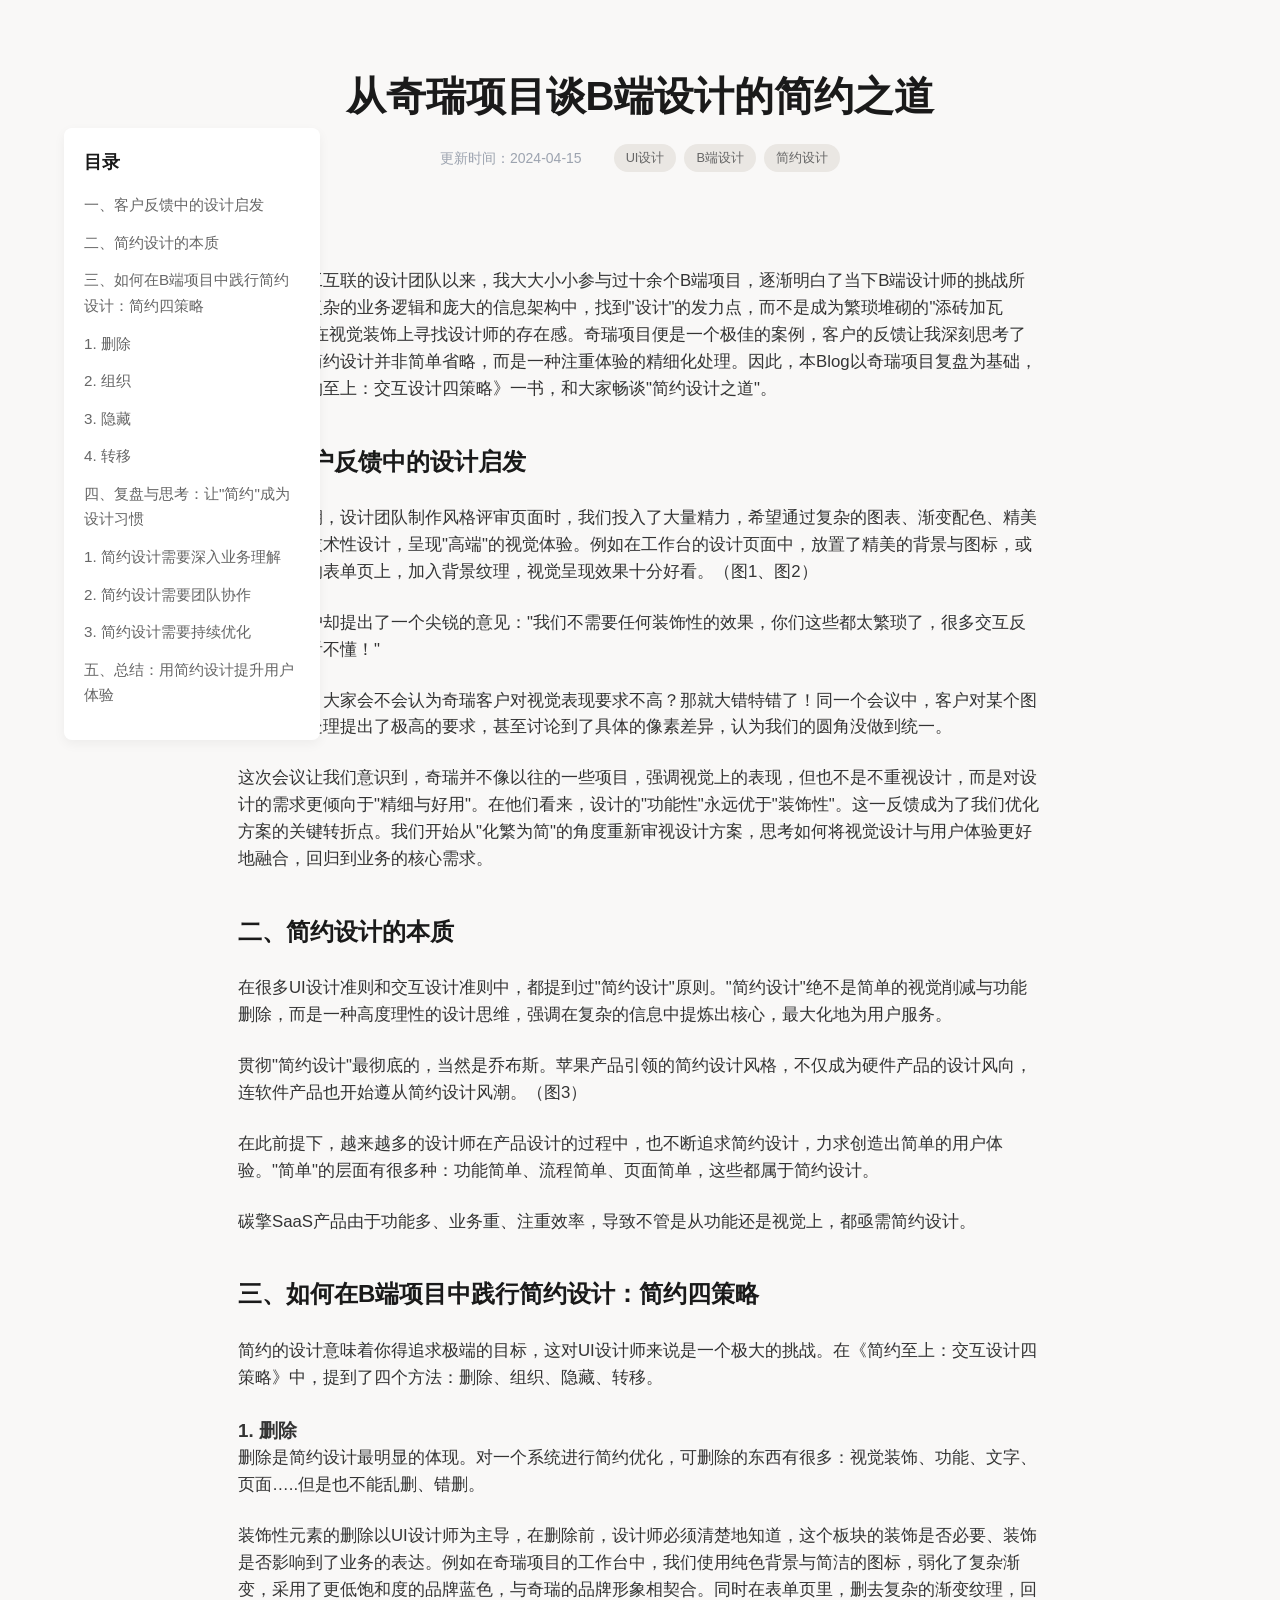
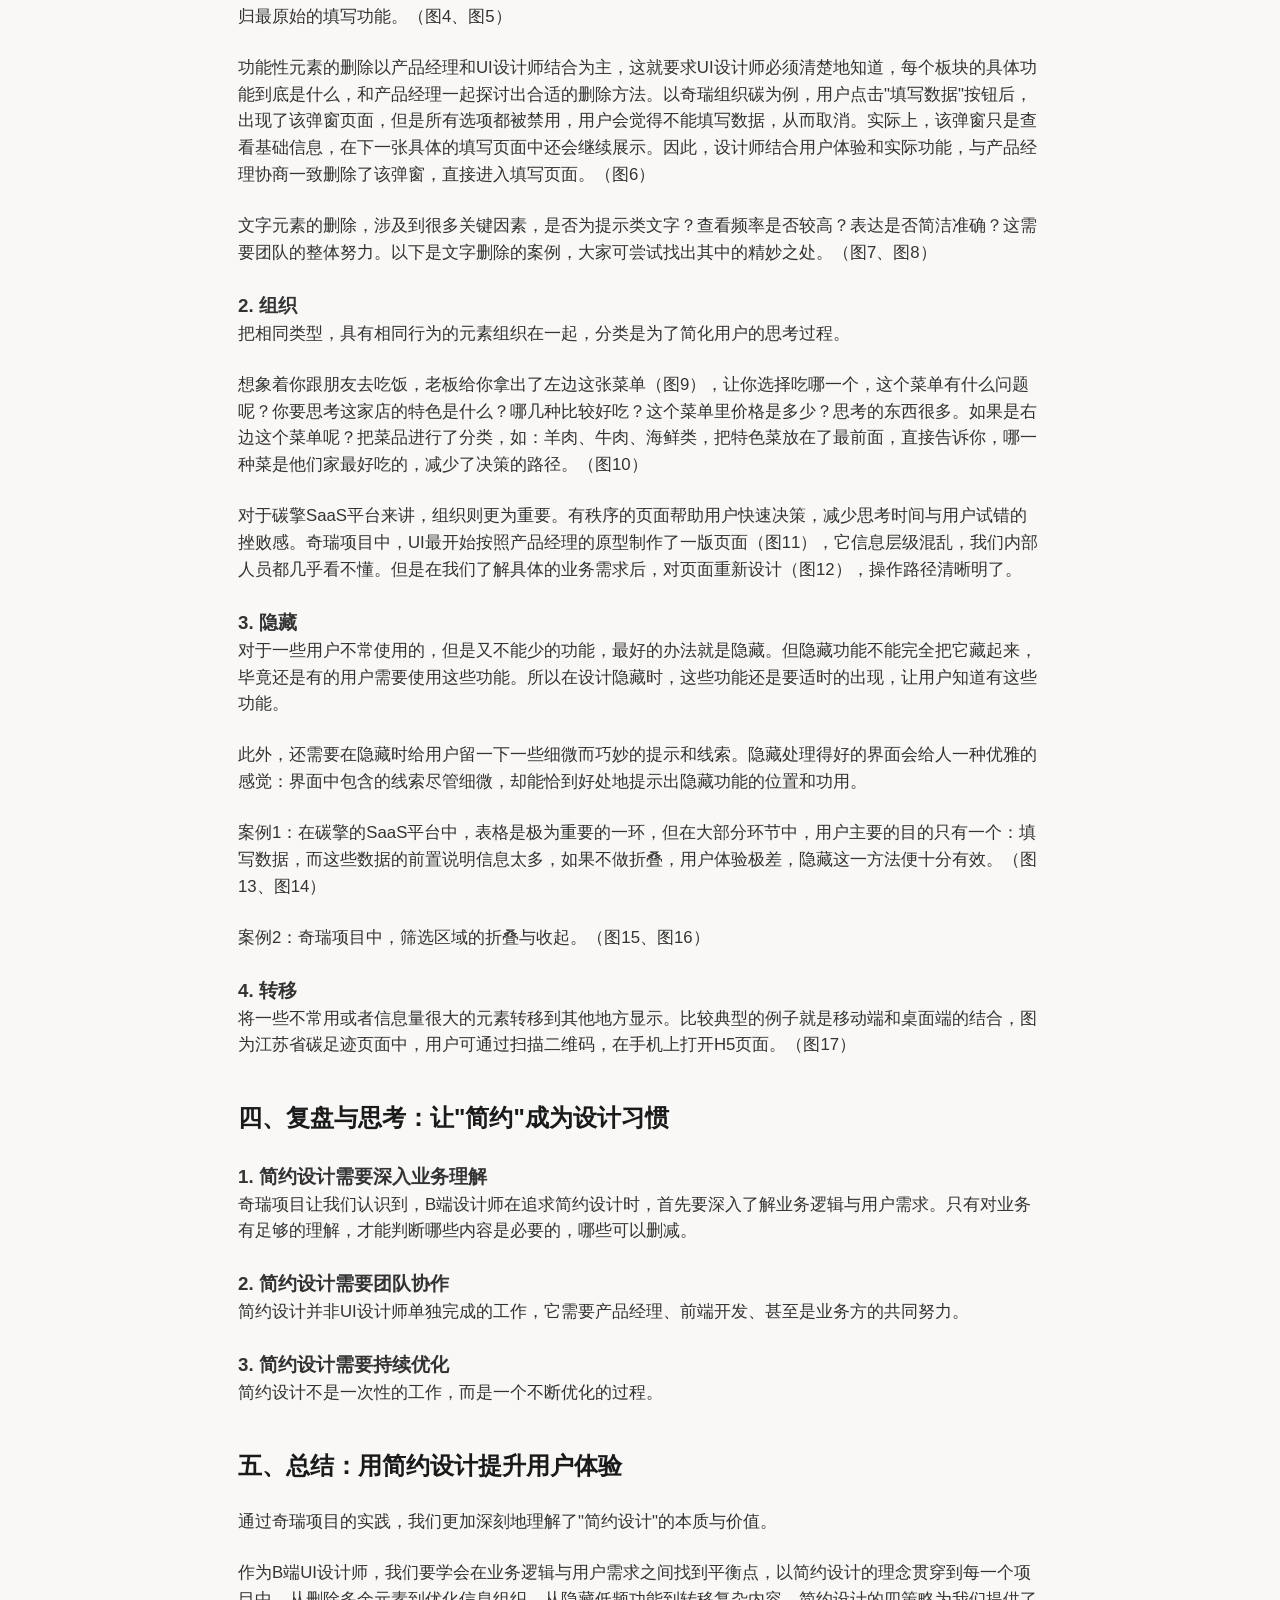
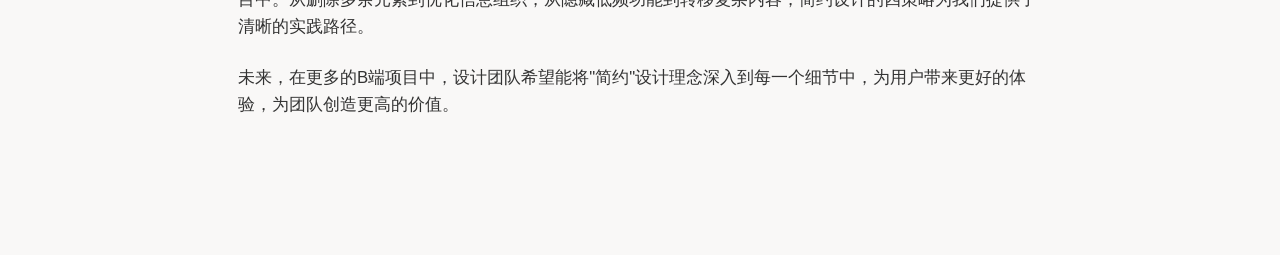
==== commit 9581fa96: "first commit" ====
--- a/blog1.html
+++ b/blog1.html
@@ -316,7 +316,7 @@
     <!-- 博文详情 -->
     <div class="blog-detail-container">
         <div class="blog-header">
-            <h1 class="blog-title">【从奇瑞项目谈B端设计的简约之道】</h1>
+            <h1 class="blog-title">从奇瑞项目谈B端设计的简约之道</h1>
             <div class="blog-meta">
                 <span class="blog-date">更新时间：2024-04-15</span>
                 <span class="blog-tags">
@@ -402,13 +402,6 @@
         </div>
     </div>
 
-    <!-- 页脚 -->
-    <footer class="footer">
-        <div class="footer-container">
-            <p>&copy; 2024 UI/UX 项目集. 保留所有权利.</p>
-        </div>
-    </footer>
-
     <script>
         // 目录联动功能
         document.addEventListener('DOMContentLoaded', function() {
--- a/css/styles.css
+++ b/css/styles.css
@@ -201,16 +201,94 @@
     margin-bottom: 2rem;
 }
 
+.hero-btns {
+    display: flex;
+    gap: 1rem;
+    align-items: center;
+}
+
 .btn {
-    display: inline-block;
+    display: inline-flex;
+    align-items: center;
+    justify-content: center;
     padding: 0.75rem 1.5rem;
     background-color: var(--primary-color);
     color: white;
     text-decoration: none;
     border-radius: 0.5rem;
+    font-size: 1rem;
     font-weight: 500;
     transition: all 0.3s ease;
 }
+
+.dropdown-toggle::after {
+    content: '▼';
+    display: inline-block;
+    margin-left: 0.5rem;
+    font-size: 0.75rem;
+    font-weight: normal;
+    transform: scale(0.8);
+}
+
+.btn.download-btn {
+    background-color: white;
+    border: 1px solid white;
+    color: #111827;
+}
+
+.btn.download-btn:hover {
+    background-color: #f3f4f6;
+    border-color: white;
+    color: #111827;
+}
+
+/* 下拉菜单 */
+.dropdown {
+    position: relative;
+    display: inline-block;
+}
+
+.dropdown-toggle {
+    cursor: pointer;
+}
+
+.dropdown-menu {
+    position: absolute;
+    top: 100%;
+    right: 0;
+    background-color: white;
+    border: 1px solid #e5e7eb;
+    border-radius: 0.5rem;
+    box-shadow: 0 4px 6px -1px rgba(0, 0, 0, 0.1), 0 2px 4px -1px rgba(0, 0, 0, 0.06);
+    padding: 0.5rem 0;
+    min-width: 150px;
+    z-index: 1000;
+    display: none;
+    margin-top: 0;
+    transition: opacity 0.2s ease, transform 0.2s ease;
+}
+
+.dropdown:hover .dropdown-menu {
+    display: block;
+    opacity: 1;
+    transform: translateY(0);
+}
+
+.dropdown-item {
+    display: block;
+    width: 100%;
+    padding: 0.5rem 1rem;
+    text-align: left;
+    color: #111827;
+    text-decoration: none;
+    transition: background-color 0.2s ease;
+}
+
+.dropdown-item:hover {
+    background-color: #f3f4f6;
+}
+
+/* 统一按钮样式 */
 
 .btn:hover {
     background-color: var(--secondary-color);
